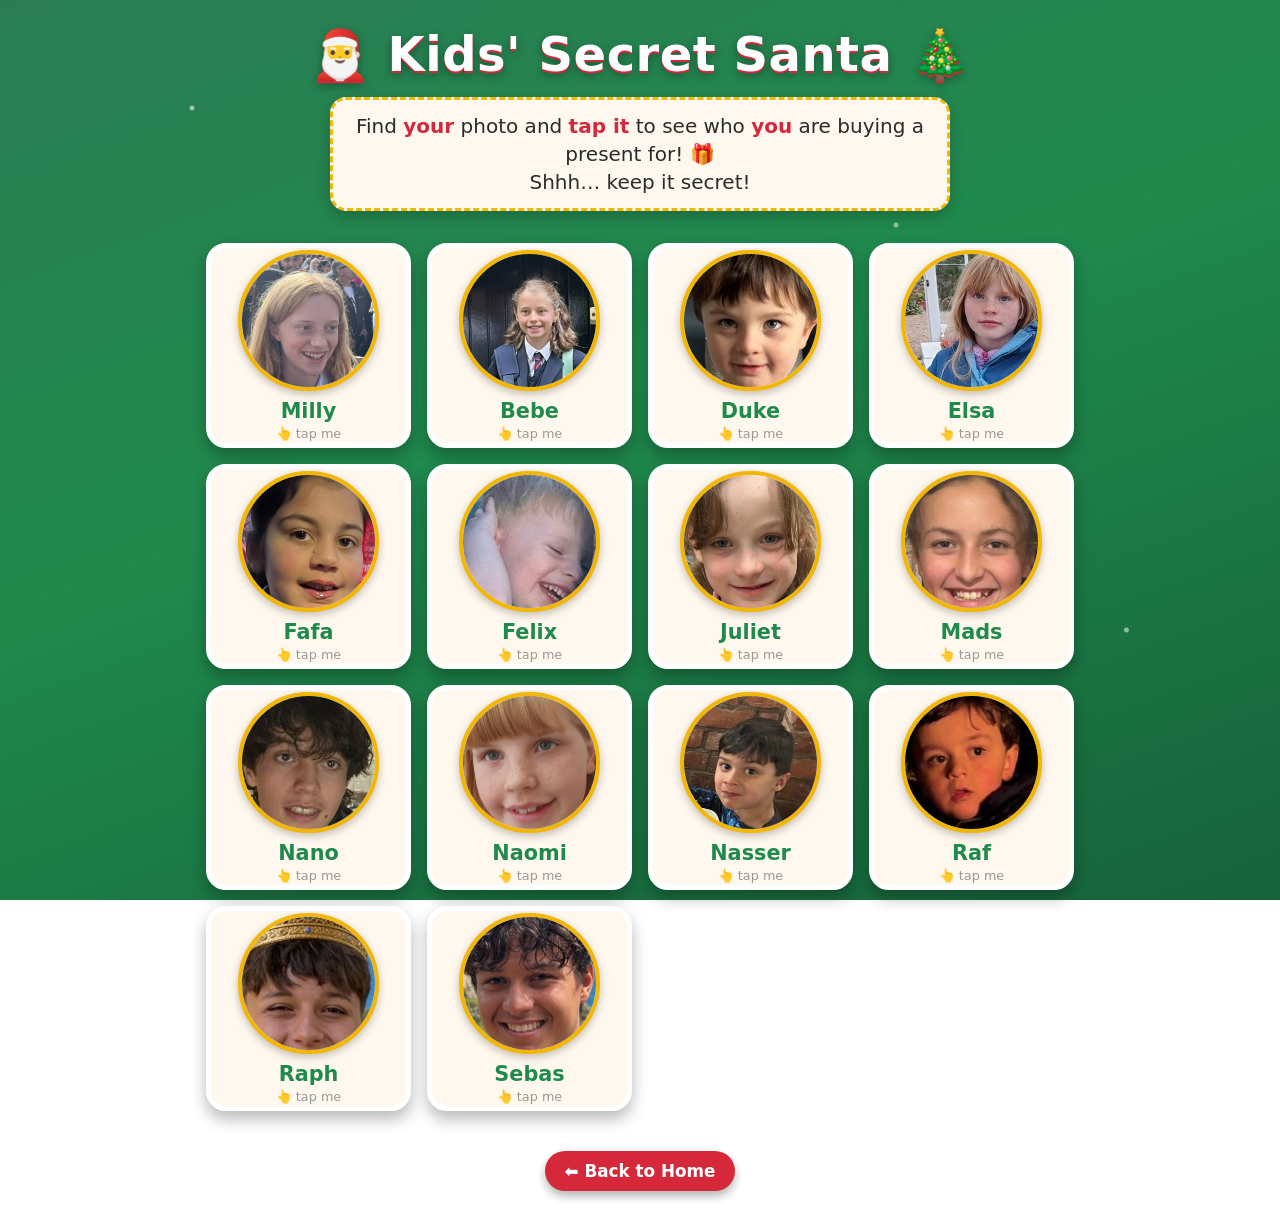
==== secret-kids.html @ 5fc02ff4 "Re-roll kids Secret Santa: also exclude Sebas/Nano, Naomi/Elsa, Raf/Nasser Co-Authored-By: Claude Op" ====
<!DOCTYPE html>
<html lang="en">
<head>
  <meta charset="UTF-8">
  <meta name="viewport" content="width=device-width, initial-scale=1.0">
  <meta name="robots" content="noindex">
  <title>Kids' Secret Santa</title>
  <style>
    :root{ --red:#d6283b; --green:#1f8a4c; --gold:#f2b705; --cream:#fff8ee; }
    *{box-sizing:border-box;}
    body{
      margin:0; font-family:'Trebuchet MS','Segoe UI',system-ui,sans-serif; color:#2b2b2b;
      text-align:center; min-height:100vh;
      background:
        radial-gradient(circle at 15% 12%, rgba(255,255,255,.55) 0 2px, transparent 3px) ,
        radial-gradient(circle at 70% 25%, rgba(255,255,255,.5) 0 2px, transparent 3px) ,
        radial-gradient(circle at 42% 60%, rgba(255,255,255,.5) 0 2px, transparent 3px) ,
        radial-gradient(circle at 88% 70%, rgba(255,255,255,.5) 0 2px, transparent 3px) ,
        linear-gradient(160deg,#2a7d53 0%, #1f8a4c 45%, #16623a 100%);
      background-attachment:fixed;
    }
    header{ padding:26px 16px 6px; }
    h1{
      margin:0; font-size:clamp(1.8rem,6vw,3rem); color:#fff;
      text-shadow:0 2px 0 var(--red), 0 4px 10px rgba(0,0,0,.35); letter-spacing:.5px;
    }
    .sub{
      display:inline-block; margin:14px auto 4px; padding:12px 18px; max-width:620px;
      background:var(--cream); border-radius:16px; font-size:clamp(1rem,3.4vw,1.25rem);
      box-shadow:0 6px 14px rgba(0,0,0,.2); border:3px dashed var(--gold); line-height:1.4;
    }
    .sub b{ color:var(--red); }
    .grid{
      display:grid; gap:16px; padding:22px 16px 40px; max-width:900px; margin:0 auto;
      grid-template-columns:repeat(2,1fr);
    }
    @media(min-width:560px){ .grid{grid-template-columns:repeat(3,1fr);} }
    @media(min-width:820px){ .grid{grid-template-columns:repeat(4,1fr);} }
    .card{
      border:0; background:none; padding:0; cursor:pointer; perspective:1000px;
      aspect-ratio:1/1; font-family:inherit;
    }
    .inner{ position:relative; width:100%; height:100%; transition:transform .6s;
      transform-style:preserve-3d; }
    .card.flipped .inner{ transform:rotateY(180deg); }
    .face{
      position:absolute; inset:0; backface-visibility:hidden; border-radius:20px;
      display:flex; flex-direction:column; align-items:center; justify-content:center;
      background:var(--cream); box-shadow:0 8px 16px rgba(0,0,0,.28);
      border:5px solid #fff; overflow:hidden;
    }
    .front img, .recip{
      width:72%; aspect-ratio:1/1; object-fit:cover; border-radius:50%;
      border:4px solid var(--gold); box-shadow:0 3px 8px rgba(0,0,0,.25); background:#ddd;
    }
    .name{ margin-top:8px; font-weight:bold; font-size:clamp(1rem,3.6vw,1.3rem); color:var(--green); }
    .front::after{ content:"👆 tap me"; font-size:.8rem; color:#999; margin-top:3px; }
    .back{
      transform:rotateY(180deg);
      background:linear-gradient(160deg,#fff 0%, #ffe9ec 100%); border-color:var(--red);
    }
    .cap{ font-size:.85rem; color:var(--red); font-weight:bold; text-transform:uppercase; letter-spacing:.5px; }
    .recip{ margin:6px 0 4px; border-color:var(--red); }
    .recip-name{ font-size:clamp(1.1rem,4vw,1.5rem); font-weight:bold; color:var(--red); }
    .tap{ font-size:.72rem; color:#aa8; margin-top:4px; }
    footer{ padding:0 16px 34px; }
    footer a{ color:#fff; font-weight:bold; font-size:1.05rem; text-decoration:none;
      background:var(--red); padding:10px 20px; border-radius:30px; display:inline-block;
      box-shadow:0 5px 10px rgba(0,0,0,.3); }
    footer a:hover{ background:#b51f30; }
  </style>
</head>
<body>
  <header>
    <h1>🎅 Kids' Secret Santa 🎄</h1>
    <p class="sub">Find <b>your</b> photo and <b>tap it</b> to see who <b>you</b> are buying a present for! 🎁<br>Shhh… keep it secret!</p>
  </header>

  <main class="grid">
      <button class="card" data-to="Milly" onclick="reveal(this)" aria-label="Milly">
        <div class="inner">
          <div class="face front">
            <img src="kids/Milly.jpg" alt="Milly" loading="lazy">
            <span class="name">Milly</span>
          </div>
          <div class="face back">
            <span class="cap">You're buying for</span>
            <img class="recip" src="" alt="">
            <span class="recip-name"></span>
            <span class="tap">tap to hide</span>
          </div>
        </div>
      </button>
      <button class="card" data-to="Bebe" onclick="reveal(this)" aria-label="Bebe">
        <div class="inner">
          <div class="face front">
            <img src="kids/Bebe.jpg" alt="Bebe" loading="lazy">
            <span class="name">Bebe</span>
          </div>
          <div class="face back">
            <span class="cap">You're buying for</span>
            <img class="recip" src="" alt="">
            <span class="recip-name"></span>
            <span class="tap">tap to hide</span>
          </div>
        </div>
      </button>
      <button class="card" data-to="Duke" onclick="reveal(this)" aria-label="Duke">
        <div class="inner">
          <div class="face front">
            <img src="kids/Duke.jpg" alt="Duke" loading="lazy">
            <span class="name">Duke</span>
          </div>
          <div class="face back">
            <span class="cap">You're buying for</span>
            <img class="recip" src="" alt="">
            <span class="recip-name"></span>
            <span class="tap">tap to hide</span>
          </div>
        </div>
      </button>
      <button class="card" data-to="Elsa" onclick="reveal(this)" aria-label="Elsa">
        <div class="inner">
          <div class="face front">
            <img src="kids/Elsa.jpg" alt="Elsa" loading="lazy">
            <span class="name">Elsa</span>
          </div>
          <div class="face back">
            <span class="cap">You're buying for</span>
            <img class="recip" src="" alt="">
            <span class="recip-name"></span>
            <span class="tap">tap to hide</span>
          </div>
        </div>
      </button>
      <button class="card" data-to="Fafa" onclick="reveal(this)" aria-label="Fafa">
        <div class="inner">
          <div class="face front">
            <img src="kids/Fafa.jpg" alt="Fafa" loading="lazy">
            <span class="name">Fafa</span>
          </div>
          <div class="face back">
            <span class="cap">You're buying for</span>
            <img class="recip" src="" alt="">
            <span class="recip-name"></span>
            <span class="tap">tap to hide</span>
          </div>
        </div>
      </button>
      <button class="card" data-to="Felix" onclick="reveal(this)" aria-label="Felix">
        <div class="inner">
          <div class="face front">
            <img src="kids/Felix.jpg" alt="Felix" loading="lazy">
            <span class="name">Felix</span>
          </div>
          <div class="face back">
            <span class="cap">You're buying for</span>
            <img class="recip" src="" alt="">
            <span class="recip-name"></span>
            <span class="tap">tap to hide</span>
          </div>
        </div>
      </button>
      <button class="card" data-to="Juliet" onclick="reveal(this)" aria-label="Juliet">
        <div class="inner">
          <div class="face front">
            <img src="kids/Juliet.jpg" alt="Juliet" loading="lazy">
            <span class="name">Juliet</span>
          </div>
          <div class="face back">
            <span class="cap">You're buying for</span>
            <img class="recip" src="" alt="">
            <span class="recip-name"></span>
            <span class="tap">tap to hide</span>
          </div>
        </div>
      </button>
      <button class="card" data-to="Mads" onclick="reveal(this)" aria-label="Mads">
        <div class="inner">
          <div class="face front">
            <img src="kids/Mads.jpg" alt="Mads" loading="lazy">
            <span class="name">Mads</span>
          </div>
          <div class="face back">
            <span class="cap">You're buying for</span>
            <img class="recip" src="" alt="">
            <span class="recip-name"></span>
            <span class="tap">tap to hide</span>
          </div>
        </div>
      </button>
      <button class="card" data-to="Nano" onclick="reveal(this)" aria-label="Nano">
        <div class="inner">
          <div class="face front">
            <img src="kids/Nano.jpg" alt="Nano" loading="lazy">
            <span class="name">Nano</span>
          </div>
          <div class="face back">
            <span class="cap">You're buying for</span>
            <img class="recip" src="" alt="">
            <span class="recip-name"></span>
            <span class="tap">tap to hide</span>
          </div>
        </div>
      </button>
      <button class="card" data-to="Naomi" onclick="reveal(this)" aria-label="Naomi">
        <div class="inner">
          <div class="face front">
            <img src="kids/Naomi.jpg" alt="Naomi" loading="lazy">
            <span class="name">Naomi</span>
          </div>
          <div class="face back">
            <span class="cap">You're buying for</span>
            <img class="recip" src="" alt="">
            <span class="recip-name"></span>
            <span class="tap">tap to hide</span>
          </div>
        </div>
      </button>
      <button class="card" data-to="Nasser" onclick="reveal(this)" aria-label="Nasser">
        <div class="inner">
          <div class="face front">
            <img src="kids/Nasser.jpg" alt="Nasser" loading="lazy">
            <span class="name">Nasser</span>
          </div>
          <div class="face back">
            <span class="cap">You're buying for</span>
            <img class="recip" src="" alt="">
            <span class="recip-name"></span>
            <span class="tap">tap to hide</span>
          </div>
        </div>
      </button>
      <button class="card" data-to="Raf" onclick="reveal(this)" aria-label="Raf">
        <div class="inner">
          <div class="face front">
            <img src="kids/Raf.jpg" alt="Raf" loading="lazy">
            <span class="name">Raf</span>
          </div>
          <div class="face back">
            <span class="cap">You're buying for</span>
            <img class="recip" src="" alt="">
            <span class="recip-name"></span>
            <span class="tap">tap to hide</span>
          </div>
        </div>
      </button>
      <button class="card" data-to="Raph" onclick="reveal(this)" aria-label="Raph">
        <div class="inner">
          <div class="face front">
            <img src="kids/Raph.jpg" alt="Raph" loading="lazy">
            <span class="name">Raph</span>
          </div>
          <div class="face back">
            <span class="cap">You're buying for</span>
            <img class="recip" src="" alt="">
            <span class="recip-name"></span>
            <span class="tap">tap to hide</span>
          </div>
        </div>
      </button>
      <button class="card" data-to="Sebas" onclick="reveal(this)" aria-label="Sebas">
        <div class="inner">
          <div class="face front">
            <img src="kids/Sebas.jpg" alt="Sebas" loading="lazy">
            <span class="name">Sebas</span>
          </div>
          <div class="face back">
            <span class="cap">You're buying for</span>
            <img class="recip" src="" alt="">
            <span class="recip-name"></span>
            <span class="tap">tap to hide</span>
          </div>
        </div>
      </button>
  </main>

  <footer>
    <a href="index.html">⬅ Back to Home</a>
  </footer>

  <script>
    const santa = {"Fafa": "Bebe", "Bebe": "Juliet", "Juliet": "Nano", "Nano": "Raph", "Raph": "Elsa", "Elsa": "Sebas", "Sebas": "Duke", "Duke": "Naomi", "Naomi": "Nasser", "Nasser": "Mads", "Mads": "Milly", "Milly": "Felix", "Felix": "Raf", "Raf": "Fafa"};
    function reveal(card){
      const to = card.dataset.to;
      if(card.classList.contains('flipped')){ card.classList.remove('flipped'); return; }
      const recip = santa[to];
      const img = card.querySelector('.recip');
      img.src = 'kids/' + recip + '.jpg';
      img.alt = recip;
      card.querySelector('.recip-name').textContent = recip;
      card.classList.add('flipped');
    }
  </script>
</body>
</html>
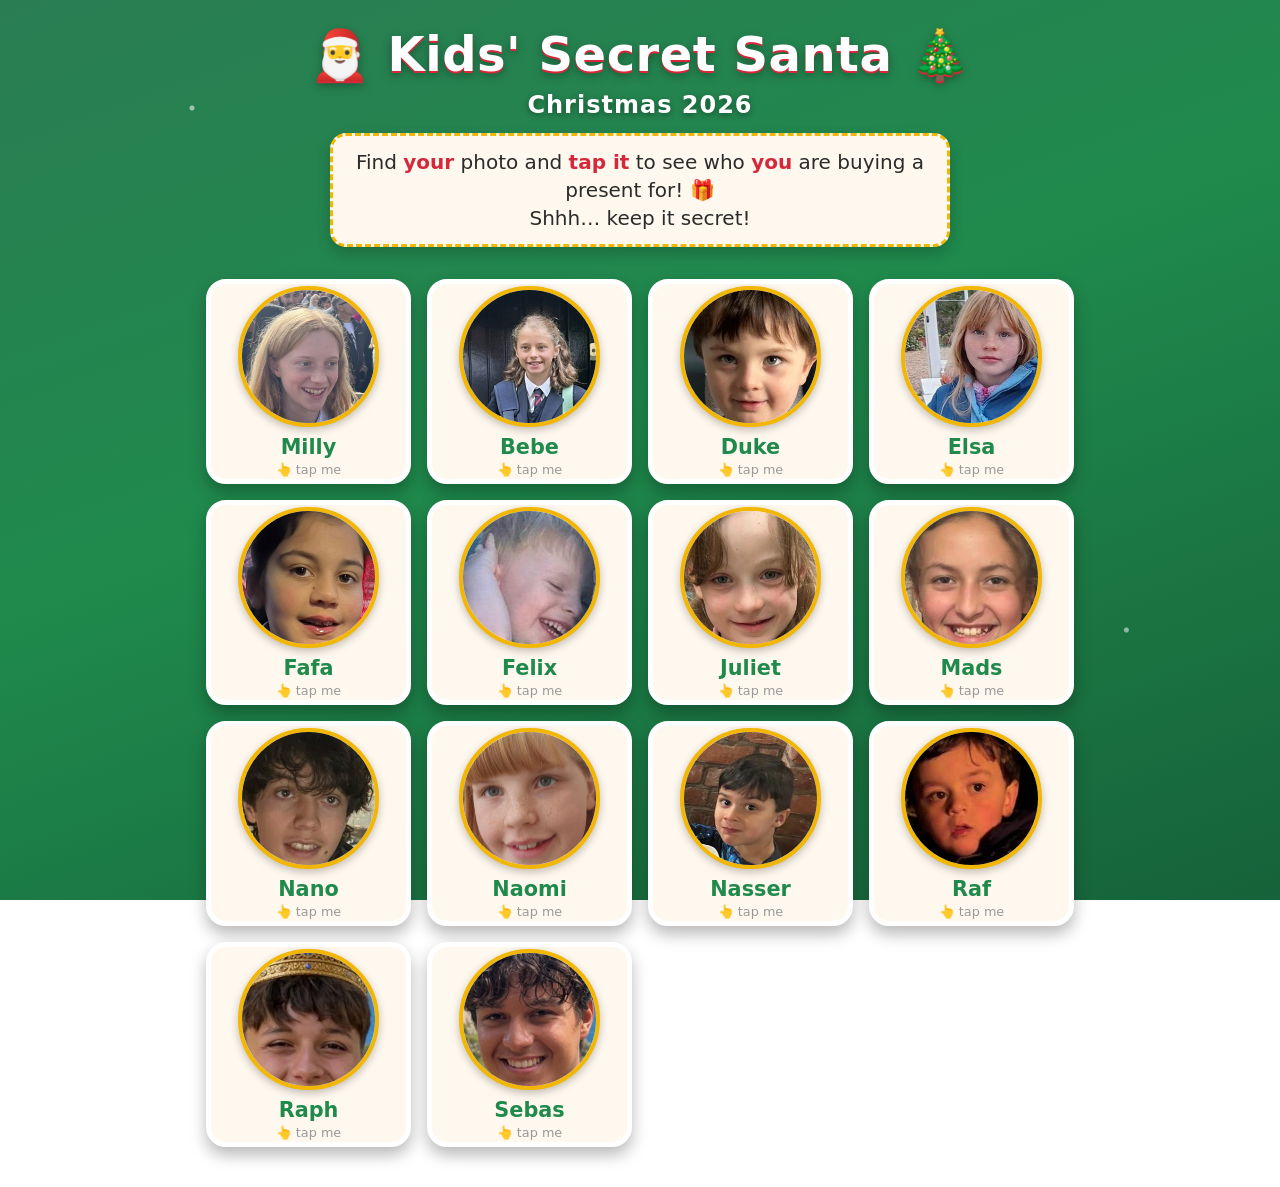
==== commit d47421a5: "Make both Secret Santa pages standalone (remove Back to Home) + add Christmas 2026 Co-Authored-By: C" ====
--- a/secret-kids.html
+++ b/secret-kids.html
@@ -63,16 +63,14 @@
     .recip{ margin:6px 0 4px; border-color:var(--red); }
     .recip-name{ font-size:clamp(1.1rem,4vw,1.5rem); font-weight:bold; color:var(--red); }
     .tap{ font-size:.72rem; color:#aa8; margin-top:4px; }
-    footer{ padding:0 16px 34px; }
-    footer a{ color:#fff; font-weight:bold; font-size:1.05rem; text-decoration:none;
-      background:var(--red); padding:10px 20px; border-radius:30px; display:inline-block;
-      box-shadow:0 5px 10px rgba(0,0,0,.3); }
-    footer a:hover{ background:#b51f30; }
+    .year{ margin:8px 0 0; color:#fff; font-weight:bold; letter-spacing:1px;
+      font-size:clamp(1.1rem,3.6vw,1.5rem); text-shadow:0 2px 6px rgba(0,0,0,.4); }
   </style>
 </head>
 <body>
   <header>
     <h1>🎅 Kids' Secret Santa 🎄</h1>
+    <p class="year">Christmas 2026</p>
     <p class="sub">Find <b>your</b> photo and <b>tap it</b> to see who <b>you</b> are buying a present for! 🎁<br>Shhh… keep it secret!</p>
   </header>
 
@@ -275,12 +273,8 @@
       </button>
   </main>
 
-  <footer>
-    <a href="index.html">⬅ Back to Home</a>
-  </footer>
-
   <script>
-    const santa = {"Fafa": "Bebe", "Bebe": "Juliet", "Juliet": "Nano", "Nano": "Raph", "Raph": "Elsa", "Elsa": "Sebas", "Sebas": "Duke", "Duke": "Naomi", "Naomi": "Nasser", "Nasser": "Mads", "Mads": "Milly", "Milly": "Felix", "Felix": "Raf", "Raf": "Fafa"};
+    const santa = {"Bebe": "Felix", "Felix": "Mads", "Mads": "Milly", "Milly": "Raph", "Raph": "Raf", "Raf": "Sebas", "Sebas": "Nasser", "Nasser": "Duke", "Duke": "Fafa", "Fafa": "Naomi", "Naomi": "Nano", "Nano": "Elsa", "Elsa": "Juliet", "Juliet": "Bebe"};
     function reveal(card){
       const to = card.dataset.to;
       if(card.classList.contains('flipped')){ card.classList.remove('flipped'); return; }
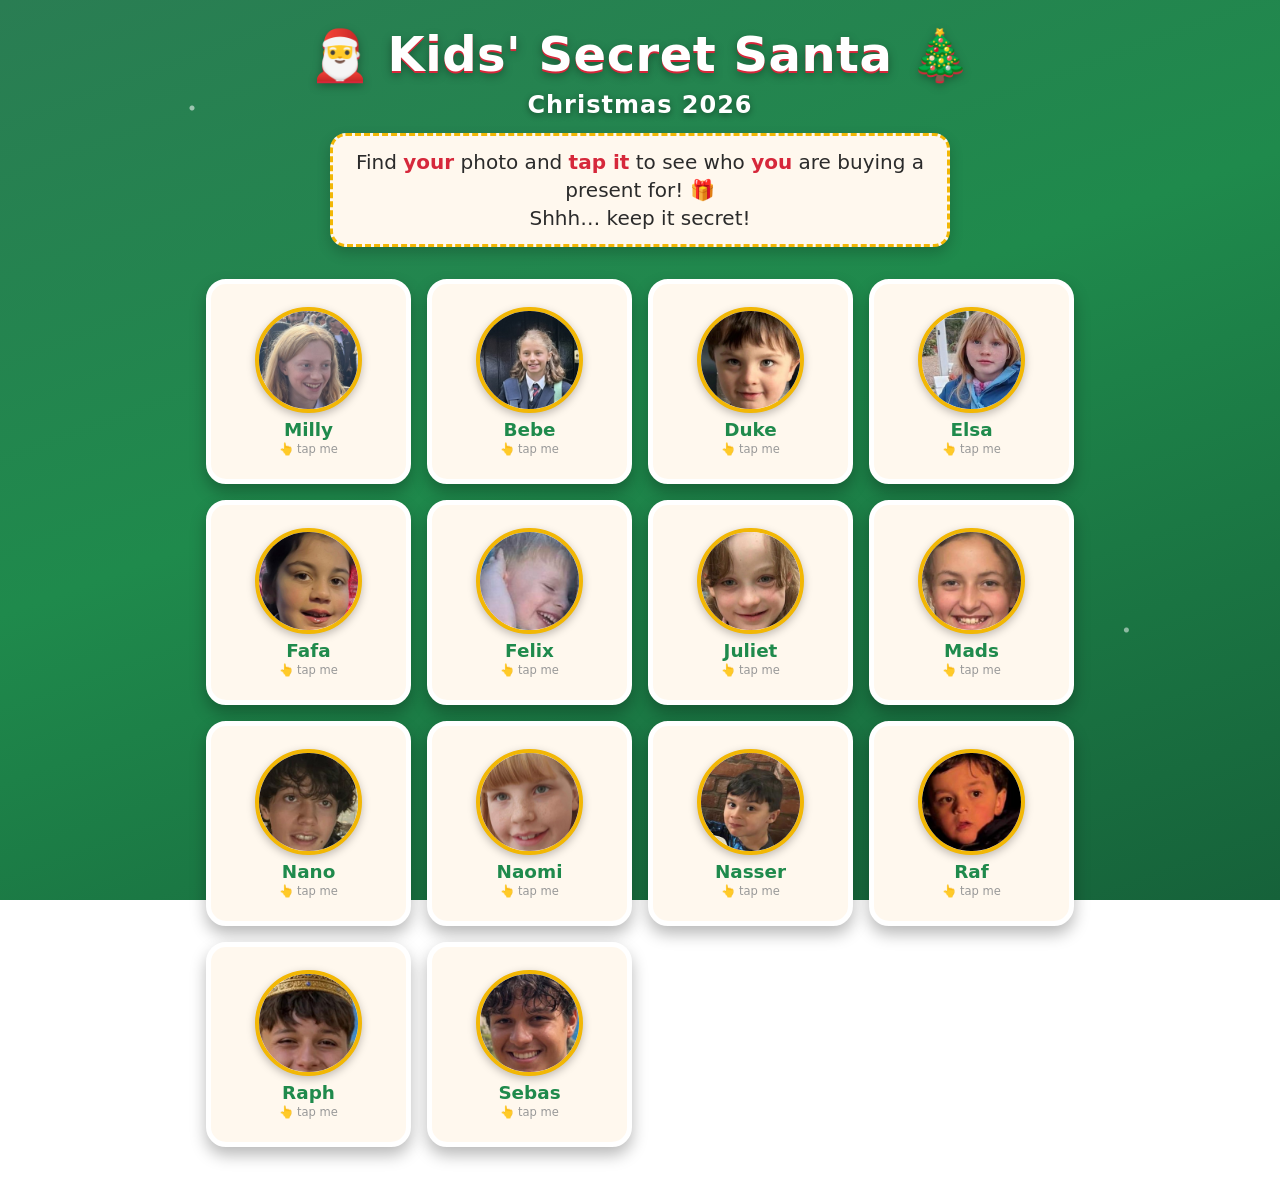
==== commit f7b25132: "Fix kids card layout so flip-side caption/name no longer clip Co-Authored-By: Claude Opus 4.8 <norep" ====
--- a/secret-kids.html
+++ b/secret-kids.html
@@ -49,20 +49,21 @@
       background:var(--cream); box-shadow:0 8px 16px rgba(0,0,0,.28);
       border:5px solid #fff; overflow:hidden;
     }
+    .face{ padding:6px; }
     .front img, .recip{
-      width:72%; aspect-ratio:1/1; object-fit:cover; border-radius:50%;
+      width:58%; aspect-ratio:1/1; object-fit:cover; border-radius:50%;
       border:4px solid var(--gold); box-shadow:0 3px 8px rgba(0,0,0,.25); background:#ddd;
     }
-    .name{ margin-top:8px; font-weight:bold; font-size:clamp(1rem,3.6vw,1.3rem); color:var(--green); }
-    .front::after{ content:"👆 tap me"; font-size:.8rem; color:#999; margin-top:3px; }
+    .name{ margin-top:6px; font-weight:bold; font-size:clamp(.9rem,3.2vw,1.15rem); color:var(--green); }
+    .front::after{ content:"👆 tap me"; font-size:.72rem; color:#999; margin-top:2px; }
     .back{
       transform:rotateY(180deg);
       background:linear-gradient(160deg,#fff 0%, #ffe9ec 100%); border-color:var(--red);
     }
-    .cap{ font-size:.85rem; color:var(--red); font-weight:bold; text-transform:uppercase; letter-spacing:.5px; }
-    .recip{ margin:6px 0 4px; border-color:var(--red); }
-    .recip-name{ font-size:clamp(1.1rem,4vw,1.5rem); font-weight:bold; color:var(--red); }
-    .tap{ font-size:.72rem; color:#aa8; margin-top:4px; }
+    .cap{ font-size:.68rem; color:var(--red); font-weight:bold; text-transform:uppercase; letter-spacing:.4px; }
+    .recip{ margin:4px 0 2px; border-color:var(--red); }
+    .recip-name{ font-size:clamp(1rem,3.6vw,1.3rem); font-weight:bold; color:var(--red); line-height:1.1; }
+    .tap{ font-size:.62rem; color:#aa8; margin-top:3px; }
     .year{ margin:8px 0 0; color:#fff; font-weight:bold; letter-spacing:1px;
       font-size:clamp(1.1rem,3.6vw,1.5rem); text-shadow:0 2px 6px rgba(0,0,0,.4); }
   </style>
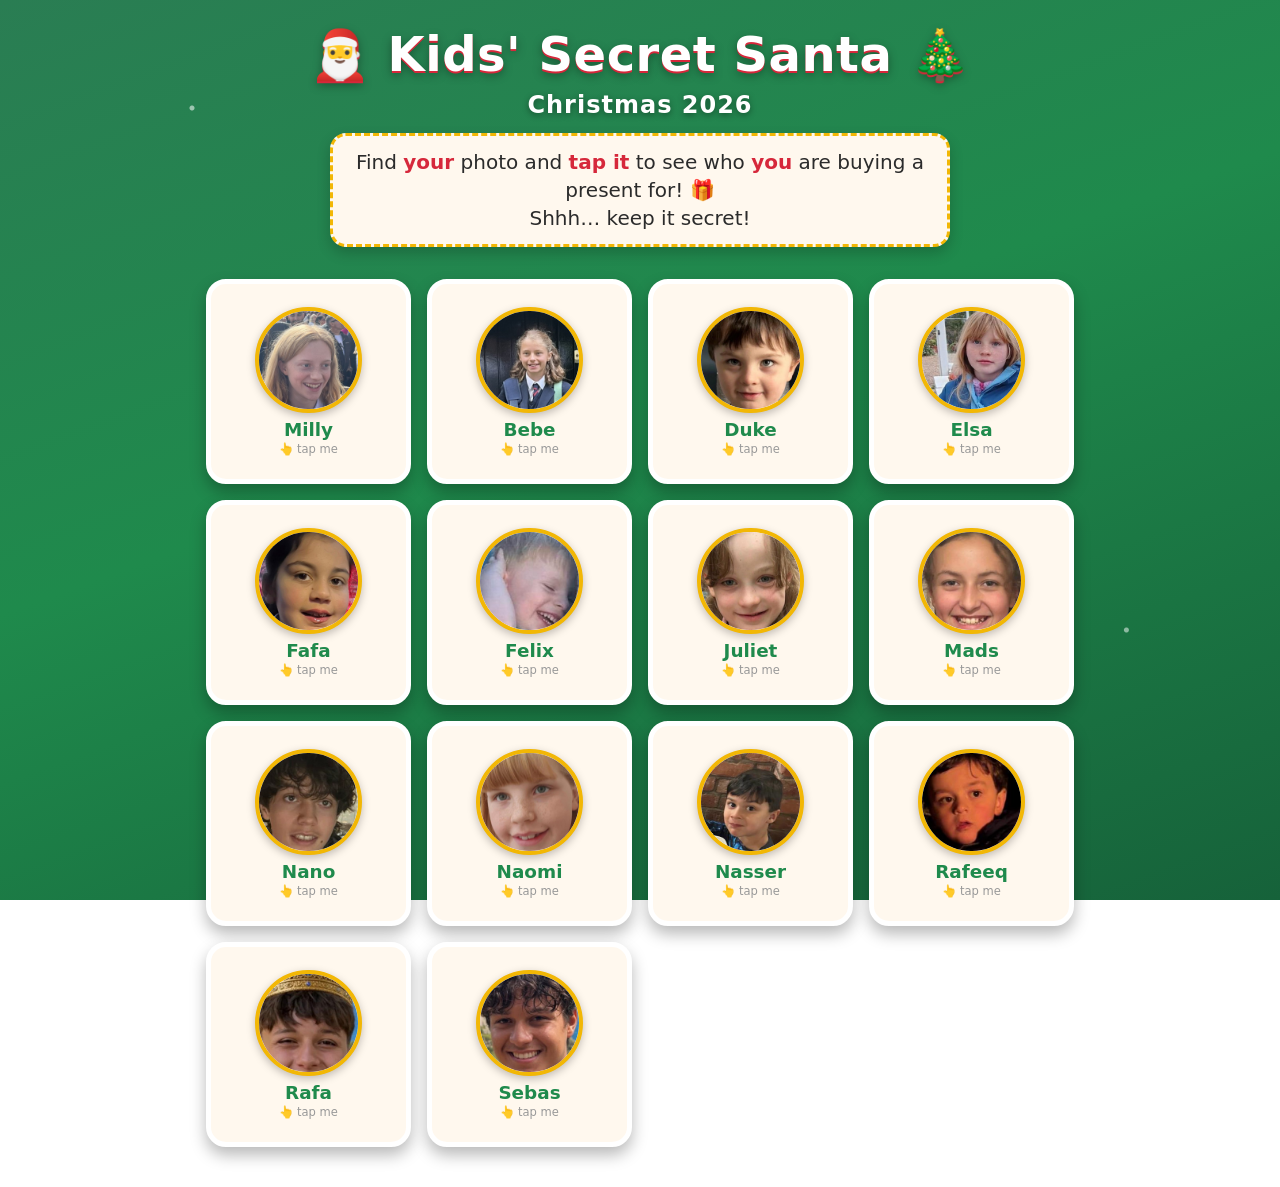
==== commit 752fa6c2: "Rename kids: Raf -> Rafeeq, Raph -> Rafa (photos + page refs) Co-Authored-By: Claude Opus 4.8 <norep" ====
--- a/secret-kids.html
+++ b/secret-kids.html
@@ -60,7 +60,7 @@
       transform:rotateY(180deg);
       background:linear-gradient(160deg,#fff 0%, #ffe9ec 100%); border-color:var(--red);
     }
-    .cap{ font-size:.68rem; color:var(--red); font-weight:bold; text-transform:uppercase; letter-spacing:.4px; }
+    .cap{ font-size:.78rem; color:var(--red); font-weight:bold; text-transform:uppercase; letter-spacing:.4px; white-space:nowrap; }
     .recip{ margin:4px 0 2px; border-color:var(--red); }
     .recip-name{ font-size:clamp(1rem,3.6vw,1.3rem); font-weight:bold; color:var(--red); line-height:1.1; }
     .tap{ font-size:.62rem; color:#aa8; margin-top:3px; }
@@ -83,7 +83,7 @@
             <span class="name">Milly</span>
           </div>
           <div class="face back">
-            <span class="cap">You're buying for</span>
+            <span class="cap">🎁 Buys for</span>
             <img class="recip" src="" alt="">
             <span class="recip-name"></span>
             <span class="tap">tap to hide</span>
@@ -97,7 +97,7 @@
             <span class="name">Bebe</span>
           </div>
           <div class="face back">
-            <span class="cap">You're buying for</span>
+            <span class="cap">🎁 Buys for</span>
             <img class="recip" src="" alt="">
             <span class="recip-name"></span>
             <span class="tap">tap to hide</span>
@@ -111,7 +111,7 @@
             <span class="name">Duke</span>
           </div>
           <div class="face back">
-            <span class="cap">You're buying for</span>
+            <span class="cap">🎁 Buys for</span>
             <img class="recip" src="" alt="">
             <span class="recip-name"></span>
             <span class="tap">tap to hide</span>
@@ -125,7 +125,7 @@
             <span class="name">Elsa</span>
           </div>
           <div class="face back">
-            <span class="cap">You're buying for</span>
+            <span class="cap">🎁 Buys for</span>
             <img class="recip" src="" alt="">
             <span class="recip-name"></span>
             <span class="tap">tap to hide</span>
@@ -139,7 +139,7 @@
             <span class="name">Fafa</span>
           </div>
           <div class="face back">
-            <span class="cap">You're buying for</span>
+            <span class="cap">🎁 Buys for</span>
             <img class="recip" src="" alt="">
             <span class="recip-name"></span>
             <span class="tap">tap to hide</span>
@@ -153,7 +153,7 @@
             <span class="name">Felix</span>
           </div>
           <div class="face back">
-            <span class="cap">You're buying for</span>
+            <span class="cap">🎁 Buys for</span>
             <img class="recip" src="" alt="">
             <span class="recip-name"></span>
             <span class="tap">tap to hide</span>
@@ -167,7 +167,7 @@
             <span class="name">Juliet</span>
           </div>
           <div class="face back">
-            <span class="cap">You're buying for</span>
+            <span class="cap">🎁 Buys for</span>
             <img class="recip" src="" alt="">
             <span class="recip-name"></span>
             <span class="tap">tap to hide</span>
@@ -181,7 +181,7 @@
             <span class="name">Mads</span>
           </div>
           <div class="face back">
-            <span class="cap">You're buying for</span>
+            <span class="cap">🎁 Buys for</span>
             <img class="recip" src="" alt="">
             <span class="recip-name"></span>
             <span class="tap">tap to hide</span>
@@ -195,7 +195,7 @@
             <span class="name">Nano</span>
           </div>
           <div class="face back">
-            <span class="cap">You're buying for</span>
+            <span class="cap">🎁 Buys for</span>
             <img class="recip" src="" alt="">
             <span class="recip-name"></span>
             <span class="tap">tap to hide</span>
@@ -209,7 +209,7 @@
             <span class="name">Naomi</span>
           </div>
           <div class="face back">
-            <span class="cap">You're buying for</span>
+            <span class="cap">🎁 Buys for</span>
             <img class="recip" src="" alt="">
             <span class="recip-name"></span>
             <span class="tap">tap to hide</span>
@@ -223,35 +223,35 @@
             <span class="name">Nasser</span>
           </div>
           <div class="face back">
-            <span class="cap">You're buying for</span>
-            <img class="recip" src="" alt="">
-            <span class="recip-name"></span>
-            <span class="tap">tap to hide</span>
-          </div>
-        </div>
-      </button>
-      <button class="card" data-to="Raf" onclick="reveal(this)" aria-label="Raf">
-        <div class="inner">
-          <div class="face front">
-            <img src="kids/Raf.jpg" alt="Raf" loading="lazy">
-            <span class="name">Raf</span>
-          </div>
-          <div class="face back">
-            <span class="cap">You're buying for</span>
-            <img class="recip" src="" alt="">
-            <span class="recip-name"></span>
-            <span class="tap">tap to hide</span>
-          </div>
-        </div>
-      </button>
-      <button class="card" data-to="Raph" onclick="reveal(this)" aria-label="Raph">
-        <div class="inner">
-          <div class="face front">
-            <img src="kids/Raph.jpg" alt="Raph" loading="lazy">
-            <span class="name">Raph</span>
-          </div>
-          <div class="face back">
-            <span class="cap">You're buying for</span>
+            <span class="cap">🎁 Buys for</span>
+            <img class="recip" src="" alt="">
+            <span class="recip-name"></span>
+            <span class="tap">tap to hide</span>
+          </div>
+        </div>
+      </button>
+      <button class="card" data-to="Rafeeq" onclick="reveal(this)" aria-label="Rafeeq">
+        <div class="inner">
+          <div class="face front">
+            <img src="kids/Rafeeq.jpg" alt="Rafeeq" loading="lazy">
+            <span class="name">Rafeeq</span>
+          </div>
+          <div class="face back">
+            <span class="cap">🎁 Buys for</span>
+            <img class="recip" src="" alt="">
+            <span class="recip-name"></span>
+            <span class="tap">tap to hide</span>
+          </div>
+        </div>
+      </button>
+      <button class="card" data-to="Rafa" onclick="reveal(this)" aria-label="Rafa">
+        <div class="inner">
+          <div class="face front">
+            <img src="kids/Rafa.jpg" alt="Rafa" loading="lazy">
+            <span class="name">Rafa</span>
+          </div>
+          <div class="face back">
+            <span class="cap">🎁 Buys for</span>
             <img class="recip" src="" alt="">
             <span class="recip-name"></span>
             <span class="tap">tap to hide</span>
@@ -265,7 +265,7 @@
             <span class="name">Sebas</span>
           </div>
           <div class="face back">
-            <span class="cap">You're buying for</span>
+            <span class="cap">🎁 Buys for</span>
             <img class="recip" src="" alt="">
             <span class="recip-name"></span>
             <span class="tap">tap to hide</span>
@@ -275,7 +275,7 @@
   </main>
 
   <script>
-    const santa = {"Bebe": "Felix", "Felix": "Mads", "Mads": "Milly", "Milly": "Raph", "Raph": "Raf", "Raf": "Sebas", "Sebas": "Nasser", "Nasser": "Duke", "Duke": "Fafa", "Fafa": "Naomi", "Naomi": "Nano", "Nano": "Elsa", "Elsa": "Juliet", "Juliet": "Bebe"};
+    const santa = {"Bebe": "Felix", "Felix": "Mads", "Mads": "Milly", "Milly": "Rafa", "Rafa": "Rafeeq", "Rafeeq": "Sebas", "Sebas": "Nasser", "Nasser": "Duke", "Duke": "Fafa", "Fafa": "Naomi", "Naomi": "Nano", "Nano": "Elsa", "Elsa": "Juliet", "Juliet": "Bebe"};
     function reveal(card){
       const to = card.dataset.to;
       if(card.classList.contains('flipped')){ card.classList.remove('flipped'); return; }
